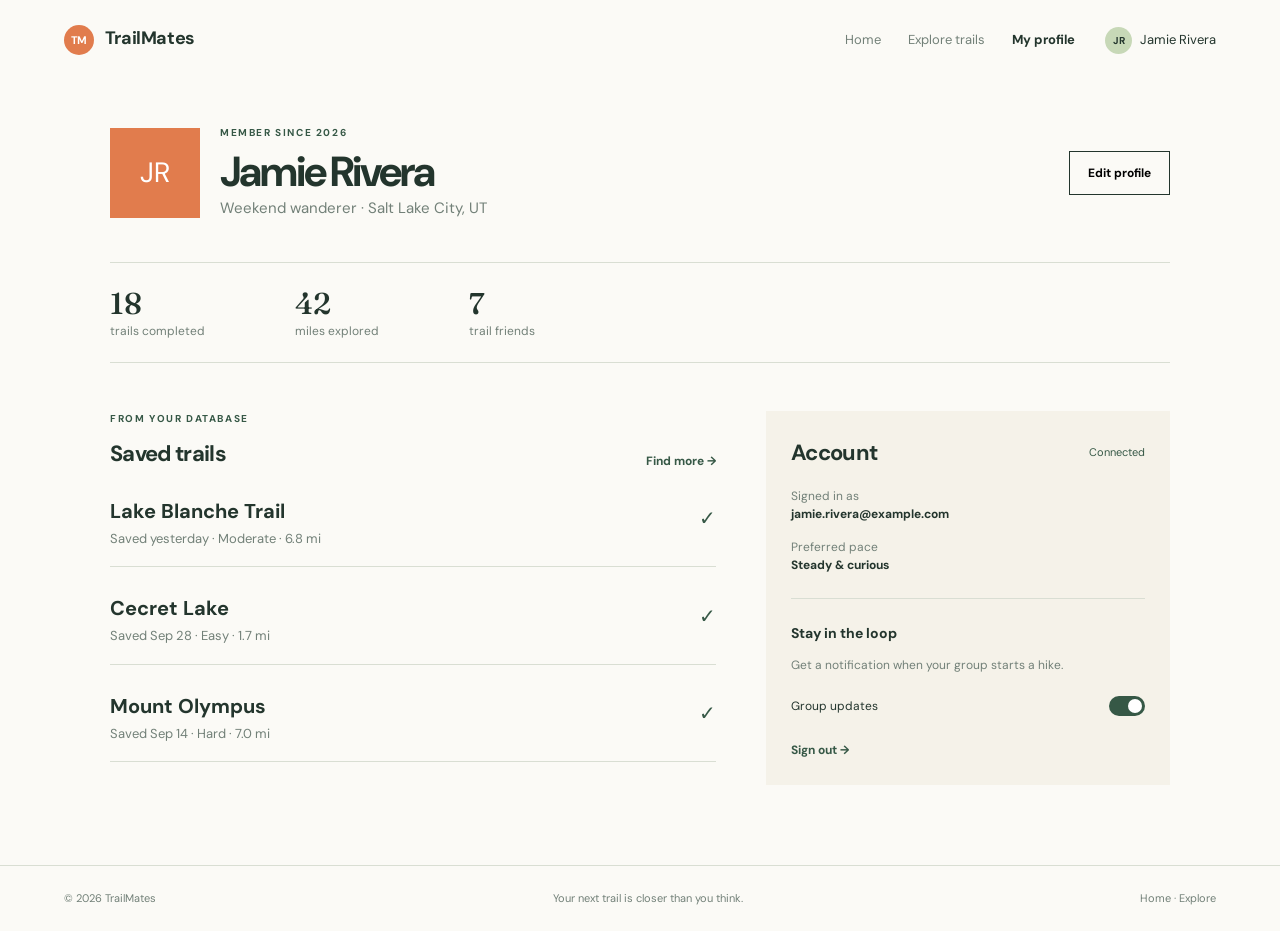
==== profile.html @ 98397db6 "First" ====
<!doctype html>
<html lang="en">
<head>
  <meta charset="utf-8">
  <meta name="viewport" content="width=device-width, initial-scale=1">
  <title>My Profile | TrailMates</title>
  <link rel="stylesheet" href="styles.css">
</head>
<body>
  <header class="site-header"><a class="brand" href="index.html"><span class="brand-mark">TM</span> TrailMates</a><nav aria-label="Primary navigation"><a href="index.html">Home</a><a href="trails.html">Explore trails</a><a class="active" href="profile.html">My profile</a></nav><div class="user-chip" aria-label="Signed in user"><span class="avatar">JR</span> Jamie Rivera</div></header>
  <main class="page-shell profile-layout">
    <section class="profile-head"><div class="profile-avatar">JR</div><div><p class="eyebrow">MEMBER SINCE 2026</p><h1>Jamie Rivera</h1><p>Weekend wanderer · Salt Lake City, UT</p></div><button class="button button-outline" type="button">Edit profile</button></section>
    <section class="stats" aria-label="Hiking statistics"><div><strong>18</strong><span>trails completed</span></div><div><strong>42</strong><span>miles explored</span></div><div><strong>7</strong><span>trail friends</span></div></section>
    <div class="profile-columns"><section id="activity" class="saved-section"><div class="section-heading"><div><p class="eyebrow">FROM YOUR DATABASE</p><h2>Saved trails</h2></div><a class="text-link" href="trails.html">Find more →</a></div><div class="saved-item"><div><h3>Lake Blanche Trail</h3><p>Saved yesterday · Moderate · 6.8 mi</p></div><span class="saved-check">✓</span></div><div class="saved-item"><div><h3>Cecret Lake</h3><p>Saved Sep 28 · Easy · 1.7 mi</p></div><span class="saved-check">✓</span></div><div class="saved-item"><div><h3>Mount Olympus</h3><p>Saved Sep 14 · Hard · 7.0 mi</p></div><span class="saved-check">✓</span></div><!-- Database placeholder: saved trails and profile stats will be loaded from MongoDB. --></section>
      <aside class="account-panel"><div class="panel-heading"><h2>Account</h2><span class="status">Connected</span></div><div class="account-line"><span>Signed in as</span><strong>jamie.rivera@example.com</strong></div><div class="account-line"><span>Preferred pace</span><strong>Steady & curious</strong></div><hr><h3>Stay in the loop</h3><p class="muted">Get a notification when your group starts a hike.</p><label class="toggle-row"><span>Group updates</span><input type="checkbox" checked><span class="toggle" aria-hidden="true"></span></label><!-- Login placeholder: authentication will be provided by the course service. --><a class="text-link" href="index.html">Sign out →</a></aside>
    </div>
  </main>
  <footer class="site-footer"><span>© 2026 TrailMates</span><span>Your next trail is closer than you think.</span><span><a href="index.html">Home</a> · <a href="trails.html">Explore</a></span></footer>
</body>
</html>
---- styles.css ----
@import url('https://fonts.googleapis.com/css2?family=DM+Sans:wght@400;500;700&family=Fraunces:opsz,wght@9..144,500;9..144,600&display=swap');
:root{--ink:#23352d;--forest:#365846;--moss:#c7d8b7;--cream:#f5f2e9;--paper:#fbfaf6;--line:#d9ded3;--orange:#e17c4d;--muted:#728078}*{box-sizing:border-box}body{margin:0;background:var(--paper);color:var(--ink);font:15px 'DM Sans',sans-serif;line-height:1.5}a{color:inherit;text-decoration:none}.site-header{align-items:center;display:flex;gap:30px;justify-content:space-between;padding:25px 5vw}.brand{font-size:18px;font-weight:700;letter-spacing:-.02em}.brand-mark{align-items:center;background:var(--orange);border-radius:50%;color:white;display:inline-flex;font-size:11px;height:30px;justify-content:center;margin-right:7px;width:30px}nav{display:flex;gap:27px;margin-left:auto}nav a{color:var(--muted);font-size:13px}nav a:hover,nav .active{color:var(--ink);font-weight:700}.user-chip{align-items:center;display:flex;font-size:13px;gap:8px}.avatar{align-items:center;background:var(--moss);border-radius:50%;display:inline-flex;font-size:10px;font-weight:700;height:27px;justify-content:center;width:27px}.hero{align-items:center;background:var(--moss);display:grid;gap:5vw;grid-template-columns:1fr 1.2fr;margin:15px 5vw 70px;min-height:420px;padding:55px 6vw}.hero img{height:310px;object-fit:cover;width:100%}.eyebrow{color:var(--forest);font-size:10px;font-weight:700;letter-spacing:.16em;margin:0 0 11px}.hero h1,.page-intro h1,.profile-head h1{font-size:clamp(38px,5vw,67px);letter-spacing:-.05em;line-height:.98;margin:0 0 22px}.hero h1 em,.page-intro h1 em{font-family:Fraunces,serif;font-weight:500}.hero-copy{max-width:360px}.button{border:0;cursor:pointer;display:inline-block;font:700 12px 'DM Sans';padding:13px 18px}.button-dark{background:var(--ink);color:#fff}.button-outline{background:transparent;border:1px solid var(--ink)}.content-grid,.page-shell{margin:0 auto;max-width:1060px}.content-grid{display:grid;gap:30px;grid-template-columns:1.35fr 1fr}.section-heading{align-items:end;display:flex;grid-column:1/-1;justify-content:space-between}.section-heading h2,.side-panel h2,.account-panel h2{font-size:22px;letter-spacing:-.03em;margin:0}.text-link{color:var(--forest);font-size:12px;font-weight:700}.trail-card{background:var(--cream)}.trail-card img{height:210px;object-fit:cover;width:100%}.trail-card-body{padding:20px 22px}.tag{color:var(--orange);font-size:10px;font-weight:700;letter-spacing:.1em}.trail-card h3,.trail-row h3,.saved-item h3{font-size:20px;margin:8px 0 3px}.trail-card p,.trail-row p,.saved-item p{color:var(--muted);font-size:13px;margin:0}.card-footer{border-top:1px solid var(--line);display:flex;justify-content:space-between;margin-top:22px;padding-top:14px;font-size:12px}.difficulty{font-weight:700}.moderate{color:var(--forest)}.side-panel,.account-panel{background:var(--cream);padding:25px}.panel-heading{align-items:center;display:flex;justify-content:space-between;margin-bottom:18px}.live-dot,.status{color:var(--forest);font-size:11px}.live-dot:before{background:#83a65e;border-radius:50%;content:'';display:inline-block;height:6px;margin-right:5px;width:6px}.message{align-items:center;border-bottom:1px solid var(--line);display:flex;gap:10px;padding:15px 0}.message p{font-size:12px;line-height:1.35;margin:0}.message p span,time{color:var(--muted)}time{font-size:10px;margin-left:auto}.side-panel .text-link{display:block;margin-top:20px}.site-footer{border-top:1px solid var(--line);color:var(--muted);display:flex;font-size:11px;justify-content:space-between;margin-top:80px;padding:24px 5vw}.page-shell{padding-top:45px}.page-intro{margin-bottom:45px}.page-intro>p:last-child{color:var(--muted);max-width:420px}.filters{align-items:end;border-bottom:1px solid var(--line);display:flex;gap:15px;padding-bottom:24px}.filters label{color:var(--muted);display:flex;flex-direction:column;font-size:11px;gap:7px}.filters input,.filters select{background:white;border:1px solid var(--line);font:13px 'DM Sans';padding:11px 13px;width:230px}.filters select{width:155px}.trail-list{padding-top:45px}.trail-row{align-items:center;border-bottom:1px solid var(--line);display:flex;gap:22px;padding:18px 0}.trail-row img{height:110px;object-fit:cover;width:170px}.trail-row h3{margin:5px 0}.blue-tag{color:#62869a}.warm-tag{color:var(--orange)}.rating{color:var(--orange);display:block;font-size:12px;margin-top:10px}.muted{color:var(--muted)}.round-link{align-items:center;border:1px solid var(--line);border-radius:50%;display:flex;height:35px;justify-content:center;margin-left:auto;width:35px}.profile-head{align-items:center;display:flex;gap:20px;margin-bottom:42px}.profile-avatar{align-items:center;background:var(--orange);color:white;display:flex;font-size:28px;height:90px;justify-content:center;width:90px}.profile-head h1{font-size:42px;margin:0 0 5px}.profile-head p:last-child{color:var(--muted);margin:0}.profile-head .button{margin-left:auto}.stats{border-bottom:1px solid var(--line);border-top:1px solid var(--line);display:flex;gap:90px;padding:22px 0}.stats div{display:flex;flex-direction:column}.stats strong{font:500 30px Fraunces,serif}.stats span{color:var(--muted);font-size:12px}.profile-columns{display:grid;gap:50px;grid-template-columns:1.2fr .8fr;padding-top:48px}.saved-item{align-items:center;border-bottom:1px solid var(--line);display:flex;justify-content:space-between;padding:18px 0}.saved-check{color:var(--forest);font-size:20px}.account-panel{align-self:start}.account-line{display:flex;flex-direction:column;margin:15px 0}.account-line span,.account-line strong{font-size:12px}.account-line span{color:var(--muted)}hr{border:0;border-top:1px solid var(--line);margin:24px 0}.account-panel h3{font-size:14px;margin-bottom:3px}.account-panel p{font-size:12px}.toggle-row{align-items:center;display:flex;font-size:12px;justify-content:space-between;margin:22px 0}.toggle-row input{display:none}.toggle{background:var(--forest);border-radius:20px;height:20px;position:relative;width:36px}.toggle:after{background:white;border-radius:50%;content:'';height:14px;position:absolute;right:3px;top:3px;width:14px}@media(max-width:750px){.site-header{flex-wrap:wrap;gap:15px}.site-header nav{order:3;overflow:auto;white-space:nowrap;width:100%}.user-chip{margin-left:auto}.hero{grid-template-columns:1fr;margin:10px 0 50px;padding:40px 8vw}.hero img{height:210px}.content-grid,.profile-columns{display:block;margin:0 7vw}.side-panel{margin-top:28px}.section-heading{margin-bottom:15px}.filters{align-items:stretch;flex-direction:column}.filters input,.filters select{width:100%}.filters .button{align-self:start}.page-shell{padding:25px 7vw 0}.trail-row img{height:85px;width:105px}.trail-row h3{font-size:16px}.profile-head{align-items:flex-start;flex-wrap:wrap}.profile-head .button{margin-left:0}.stats{gap:18px;justify-content:space-between}.stats strong{font-size:25px}.site-footer{flex-wrap:wrap;gap:10px;margin-top:55px}}
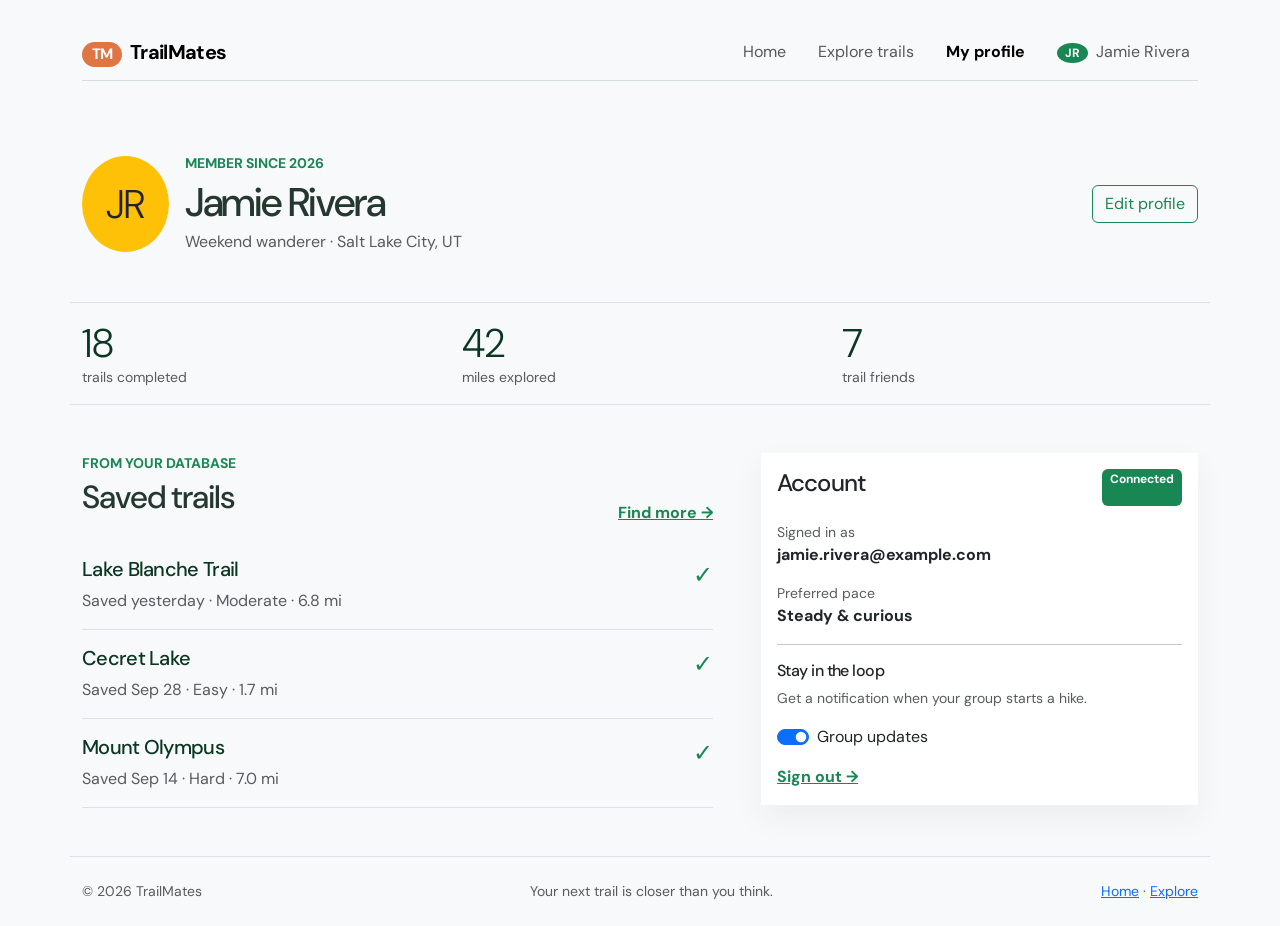
==== commit 1c763bc2: "With bootstrap" ====
--- a/profile.html
+++ b/profile.html
@@ -4,17 +4,18 @@
   <meta charset="utf-8">
   <meta name="viewport" content="width=device-width, initial-scale=1">
   <title>My Profile | TrailMates</title>
+  <link href="https://cdn.jsdelivr.net/npm/bootstrap@5.3.3/dist/css/bootstrap.min.css" rel="stylesheet" integrity="sha384-QWTKZyjpPEjISv5WaRU9OFeRpok6YctnYmDr5pNlyT2bRjXh0JMhjY6hW+ALEwIH" crossorigin="anonymous">
   <link rel="stylesheet" href="styles.css">
 </head>
-<body>
-  <header class="site-header"><a class="brand" href="index.html"><span class="brand-mark">TM</span> TrailMates</a><nav aria-label="Primary navigation"><a href="index.html">Home</a><a href="trails.html">Explore trails</a><a class="active" href="profile.html">My profile</a></nav><div class="user-chip" aria-label="Signed in user"><span class="avatar">JR</span> Jamie Rivera</div></header>
-  <main class="page-shell profile-layout">
-    <section class="profile-head"><div class="profile-avatar">JR</div><div><p class="eyebrow">MEMBER SINCE 2026</p><h1>Jamie Rivera</h1><p>Weekend wanderer · Salt Lake City, UT</p></div><button class="button button-outline" type="button">Edit profile</button></section>
-    <section class="stats" aria-label="Hiking statistics"><div><strong>18</strong><span>trails completed</span></div><div><strong>42</strong><span>miles explored</span></div><div><strong>7</strong><span>trail friends</span></div></section>
-    <div class="profile-columns"><section id="activity" class="saved-section"><div class="section-heading"><div><p class="eyebrow">FROM YOUR DATABASE</p><h2>Saved trails</h2></div><a class="text-link" href="trails.html">Find more →</a></div><div class="saved-item"><div><h3>Lake Blanche Trail</h3><p>Saved yesterday · Moderate · 6.8 mi</p></div><span class="saved-check">✓</span></div><div class="saved-item"><div><h3>Cecret Lake</h3><p>Saved Sep 28 · Easy · 1.7 mi</p></div><span class="saved-check">✓</span></div><div class="saved-item"><div><h3>Mount Olympus</h3><p>Saved Sep 14 · Hard · 7.0 mi</p></div><span class="saved-check">✓</span></div><!-- Database placeholder: saved trails and profile stats will be loaded from MongoDB. --></section>
-      <aside class="account-panel"><div class="panel-heading"><h2>Account</h2><span class="status">Connected</span></div><div class="account-line"><span>Signed in as</span><strong>jamie.rivera@example.com</strong></div><div class="account-line"><span>Preferred pace</span><strong>Steady & curious</strong></div><hr><h3>Stay in the loop</h3><p class="muted">Get a notification when your group starts a hike.</p><label class="toggle-row"><span>Group updates</span><input type="checkbox" checked><span class="toggle" aria-hidden="true"></span></label><!-- Login placeholder: authentication will be provided by the course service. --><a class="text-link" href="index.html">Sign out →</a></aside>
+<body class="bg-light text-success-emphasis">
+  <header class="container py-4"><nav class="navbar navbar-expand-md" aria-label="Primary navigation"><a class="navbar-brand fw-bold" href="index.html"><span class="badge rounded-pill text-bg-warning me-2">TM</span>TrailMates</a><div class="navbar-nav ms-auto align-items-md-center gap-md-3"><a class="nav-link" href="index.html">Home</a><a class="nav-link" href="trails.html">Explore trails</a><a class="nav-link active fw-bold" href="profile.html">My profile</a><span class="nav-link"><span class="badge rounded-circle text-bg-success me-1">JR</span> Jamie Rivera</span></div></nav></header>
+  <main class="container py-5">
+    <section class="d-flex flex-wrap align-items-center gap-3 mb-5"><div class="rounded-circle bg-warning text-dark d-flex align-items-center justify-content-center display-6 p-4">JR</div><div><p class="text-uppercase small fw-bold text-success mb-1">Member since 2026</p><h1 class="mb-1">Jamie Rivera</h1><p class="text-body-secondary mb-0">Weekend wanderer · Salt Lake City, UT</p></div><button class="btn btn-outline-success ms-auto" type="button">Edit profile</button></section>
+    <section class="row border-top border-bottom py-3 mb-5" aria-label="Hiking statistics"><div class="col-4"><strong class="display-6">18</strong><span class="d-block text-body-secondary small">trails completed</span></div><div class="col-4"><strong class="display-6">42</strong><span class="d-block text-body-secondary small">miles explored</span></div><div class="col-4"><strong class="display-6">7</strong><span class="d-block text-body-secondary small">trail friends</span></div></section>
+    <div class="row g-5"><section id="activity" class="col-lg-7"><div class="d-flex justify-content-between align-items-end mb-3"><div><p class="text-uppercase small fw-bold text-success mb-1">From your database</p><h2>Saved trails</h2></div><a class="link-success fw-bold" href="trails.html">Find more →</a></div><div class="border-bottom py-3 d-flex justify-content-between"><div><h3 class="h5">Lake Blanche Trail</h3><p class="text-body-secondary mb-0">Saved yesterday · Moderate · 6.8 mi</p></div><span class="text-success fs-4">✓</span></div><div class="border-bottom py-3 d-flex justify-content-between"><div><h3 class="h5">Cecret Lake</h3><p class="text-body-secondary mb-0">Saved Sep 28 · Easy · 1.7 mi</p></div><span class="text-success fs-4">✓</span></div><div class="border-bottom py-3 d-flex justify-content-between"><div><h3 class="h5">Mount Olympus</h3><p class="text-body-secondary mb-0">Saved Sep 14 · Hard · 7.0 mi</p></div><span class="text-success fs-4">✓</span></div><!-- Database placeholder: saved trails and profile stats will be loaded from MongoDB. --></section>
+      <aside class="col-lg-5"><div class="card border-0 rounded-0"><div class="card-body"><div class="d-flex justify-content-between"><h2 class="h4">Account</h2><span class="badge text-bg-success">Connected</span></div><div class="my-3"><span class="d-block text-body-secondary small">Signed in as</span><strong>jamie.rivera@example.com</strong></div><div class="my-3"><span class="d-block text-body-secondary small">Preferred pace</span><strong>Steady & curious</strong></div><hr><h3 class="h6">Stay in the loop</h3><p class="text-body-secondary small">Get a notification when your group starts a hike.</p><div class="form-check form-switch mb-3"><input class="form-check-input" type="checkbox" role="switch" id="groupUpdates" checked><label class="form-check-label" for="groupUpdates">Group updates</label></div><!-- Login placeholder: authentication will be provided by the course service. --><a class="link-success fw-bold" href="index.html">Sign out →</a></div></div></aside>
     </div>
   </main>
-  <footer class="site-footer"><span>© 2026 TrailMates</span><span>Your next trail is closer than you think.</span><span><a href="index.html">Home</a> · <a href="trails.html">Explore</a></span></footer>
+  <footer class="container border-top py-4 d-flex justify-content-between small text-body-secondary"><span>© 2026 TrailMates</span><span>Your next trail is closer than you think.</span><span><a href="index.html">Home</a> · <a href="trails.html">Explore</a></span></footer>
 </body>
 </html>
--- a/styles.css
+++ b/styles.css
@@ -1,2 +1,101 @@
 @import url('https://fonts.googleapis.com/css2?family=DM+Sans:wght@400;500;700&family=Fraunces:opsz,wght@9..144,500;9..144,600&display=swap');
-:root{--ink:#23352d;--forest:#365846;--moss:#c7d8b7;--cream:#f5f2e9;--paper:#fbfaf6;--line:#d9ded3;--orange:#e17c4d;--muted:#728078}*{box-sizing:border-box}body{margin:0;background:var(--paper);color:var(--ink);font:15px 'DM Sans',sans-serif;line-height:1.5}a{color:inherit;text-decoration:none}.site-header{align-items:center;display:flex;gap:30px;justify-content:space-between;padding:25px 5vw}.brand{font-size:18px;font-weight:700;letter-spacing:-.02em}.brand-mark{align-items:center;background:var(--orange);border-radius:50%;color:white;display:inline-flex;font-size:11px;height:30px;justify-content:center;margin-right:7px;width:30px}nav{display:flex;gap:27px;margin-left:auto}nav a{color:var(--muted);font-size:13px}nav a:hover,nav .active{color:var(--ink);font-weight:700}.user-chip{align-items:center;display:flex;font-size:13px;gap:8px}.avatar{align-items:center;background:var(--moss);border-radius:50%;display:inline-flex;font-size:10px;font-weight:700;height:27px;justify-content:center;width:27px}.hero{align-items:center;background:var(--moss);display:grid;gap:5vw;grid-template-columns:1fr 1.2fr;margin:15px 5vw 70px;min-height:420px;padding:55px 6vw}.hero img{height:310px;object-fit:cover;width:100%}.eyebrow{color:var(--forest);font-size:10px;font-weight:700;letter-spacing:.16em;margin:0 0 11px}.hero h1,.page-intro h1,.profile-head h1{font-size:clamp(38px,5vw,67px);letter-spacing:-.05em;line-height:.98;margin:0 0 22px}.hero h1 em,.page-intro h1 em{font-family:Fraunces,serif;font-weight:500}.hero-copy{max-width:360px}.button{border:0;cursor:pointer;display:inline-block;font:700 12px 'DM Sans';padding:13px 18px}.button-dark{background:var(--ink);color:#fff}.button-outline{background:transparent;border:1px solid var(--ink)}.content-grid,.page-shell{margin:0 auto;max-width:1060px}.content-grid{display:grid;gap:30px;grid-template-columns:1.35fr 1fr}.section-heading{align-items:end;display:flex;grid-column:1/-1;justify-content:space-between}.section-heading h2,.side-panel h2,.account-panel h2{font-size:22px;letter-spacing:-.03em;margin:0}.text-link{color:var(--forest);font-size:12px;font-weight:700}.trail-card{background:var(--cream)}.trail-card img{height:210px;object-fit:cover;width:100%}.trail-card-body{padding:20px 22px}.tag{color:var(--orange);font-size:10px;font-weight:700;letter-spacing:.1em}.trail-card h3,.trail-row h3,.saved-item h3{font-size:20px;margin:8px 0 3px}.trail-card p,.trail-row p,.saved-item p{color:var(--muted);font-size:13px;margin:0}.card-footer{border-top:1px solid var(--line);display:flex;justify-content:space-between;margin-top:22px;padding-top:14px;font-size:12px}.difficulty{font-weight:700}.moderate{color:var(--forest)}.side-panel,.account-panel{background:var(--cream);padding:25px}.panel-heading{align-items:center;display:flex;justify-content:space-between;margin-bottom:18px}.live-dot,.status{color:var(--forest);font-size:11px}.live-dot:before{background:#83a65e;border-radius:50%;content:'';display:inline-block;height:6px;margin-right:5px;width:6px}.message{align-items:center;border-bottom:1px solid var(--line);display:flex;gap:10px;padding:15px 0}.message p{font-size:12px;line-height:1.35;margin:0}.message p span,time{color:var(--muted)}time{font-size:10px;margin-left:auto}.side-panel .text-link{display:block;margin-top:20px}.site-footer{border-top:1px solid var(--line);color:var(--muted);display:flex;font-size:11px;justify-content:space-between;margin-top:80px;padding:24px 5vw}.page-shell{padding-top:45px}.page-intro{margin-bottom:45px}.page-intro>p:last-child{color:var(--muted);max-width:420px}.filters{align-items:end;border-bottom:1px solid var(--line);display:flex;gap:15px;padding-bottom:24px}.filters label{color:var(--muted);display:flex;flex-direction:column;font-size:11px;gap:7px}.filters input,.filters select{background:white;border:1px solid var(--line);font:13px 'DM Sans';padding:11px 13px;width:230px}.filters select{width:155px}.trail-list{padding-top:45px}.trail-row{align-items:center;border-bottom:1px solid var(--line);display:flex;gap:22px;padding:18px 0}.trail-row img{height:110px;object-fit:cover;width:170px}.trail-row h3{margin:5px 0}.blue-tag{color:#62869a}.warm-tag{color:var(--orange)}.rating{color:var(--orange);display:block;font-size:12px;margin-top:10px}.muted{color:var(--muted)}.round-link{align-items:center;border:1px solid var(--line);border-radius:50%;display:flex;height:35px;justify-content:center;margin-left:auto;width:35px}.profile-head{align-items:center;display:flex;gap:20px;margin-bottom:42px}.profile-avatar{align-items:center;background:var(--orange);color:white;display:flex;font-size:28px;height:90px;justify-content:center;width:90px}.profile-head h1{font-size:42px;margin:0 0 5px}.profile-head p:last-child{color:var(--muted);margin:0}.profile-head .button{margin-left:auto}.stats{border-bottom:1px solid var(--line);border-top:1px solid var(--line);display:flex;gap:90px;padding:22px 0}.stats div{display:flex;flex-direction:column}.stats strong{font:500 30px Fraunces,serif}.stats span{color:var(--muted);font-size:12px}.profile-columns{display:grid;gap:50px;grid-template-columns:1.2fr .8fr;padding-top:48px}.saved-item{align-items:center;border-bottom:1px solid var(--line);display:flex;justify-content:space-between;padding:18px 0}.saved-check{color:var(--forest);font-size:20px}.account-panel{align-self:start}.account-line{display:flex;flex-direction:column;margin:15px 0}.account-line span,.account-line strong{font-size:12px}.account-line span{color:var(--muted)}hr{border:0;border-top:1px solid var(--line);margin:24px 0}.account-panel h3{font-size:14px;margin-bottom:3px}.account-panel p{font-size:12px}.toggle-row{align-items:center;display:flex;font-size:12px;justify-content:space-between;margin:22px 0}.toggle-row input{display:none}.toggle{background:var(--forest);border-radius:20px;height:20px;position:relative;width:36px}.toggle:after{background:white;border-radius:50%;content:'';height:14px;position:absolute;right:3px;top:3px;width:14px}@media(max-width:750px){.site-header{flex-wrap:wrap;gap:15px}.site-header nav{order:3;overflow:auto;white-space:nowrap;width:100%}.user-chip{margin-left:auto}.hero{grid-template-columns:1fr;margin:10px 0 50px;padding:40px 8vw}.hero img{height:210px}.content-grid,.profile-columns{display:block;margin:0 7vw}.side-panel{margin-top:28px}.section-heading{margin-bottom:15px}.filters{align-items:stretch;flex-direction:column}.filters input,.filters select{width:100%}.filters .button{align-self:start}.page-shell{padding:25px 7vw 0}.trail-row img{height:85px;width:105px}.trail-row h3{font-size:16px}.profile-head{align-items:flex-start;flex-wrap:wrap}.profile-head .button{margin-left:0}.stats{gap:18px;justify-content:space-between}.stats strong{font-size:25px}.site-footer{flex-wrap:wrap;gap:10px;margin-top:55px}}+
+:root {
+  --trail-ink: #24382f;
+  --trail-green: #35634a;
+  --trail-sage: #dbe8d3;
+  --trail-cream: #f7f4ec;
+  --trail-orange: #df7544;
+}
+
+body {
+  background: var(--trail-cream) !important;
+  color: var(--trail-ink) !important;
+  font-family: 'DM Sans', sans-serif;
+}
+
+h1, h2, h3, .navbar-brand {
+  letter-spacing: -0.035em;
+}
+
+h1, h2, h3 {
+  color: var(--trail-ink);
+}
+
+em {
+  font-family: 'Fraunces', serif;
+  font-weight: 500;
+}
+
+a {
+  transition: color 160ms ease, transform 160ms ease;
+}
+
+a:hover {
+  color: var(--trail-orange) !important;
+}
+
+.navbar {
+  border-bottom: 1px solid rgba(53, 99, 74, 0.18);
+}
+
+.navbar-brand .badge {
+  background: var(--trail-orange) !important;
+  color: #fff !important;
+}
+
+.bg-success-subtle {
+  background: var(--trail-sage) !important;
+}
+
+.btn-success {
+  --bs-btn-bg: var(--trail-green);
+  --bs-btn-border-color: var(--trail-green);
+  --bs-btn-hover-bg: var(--trail-ink);
+  --bs-btn-hover-border-color: var(--trail-ink);
+}
+
+.border-0 {
+  box-shadow: 0 12px 30px rgba(36, 56, 47, 0.06);
+}
+
+.card img {
+  min-height: 190px;
+  object-fit: cover;
+}
+
+.card:hover {
+  transform: translateY(-2px);
+  transition: transform 160ms ease, box-shadow 160ms ease;
+}
+
+.form-control:focus,
+.form-select:focus {
+  border-color: var(--trail-green);
+  box-shadow: 0 0 0 0.2rem rgba(53, 99, 74, 0.16);
+}
+
+#welcome-heading {
+  max-width: 12ch;
+}
+
+#activity {
+  scroll-margin-top: 2rem;
+}
+
+@media (max-width: 767.98px) {
+  .navbar-nav {
+    align-items: flex-start !important;
+    padding-top: 0.75rem;
+  }
+
+  #welcome-heading {
+    max-width: none;
+  }
+
+  footer {
+    align-items: flex-start;
+    flex-direction: column;
+    gap: 0.5rem;
+  }
+}
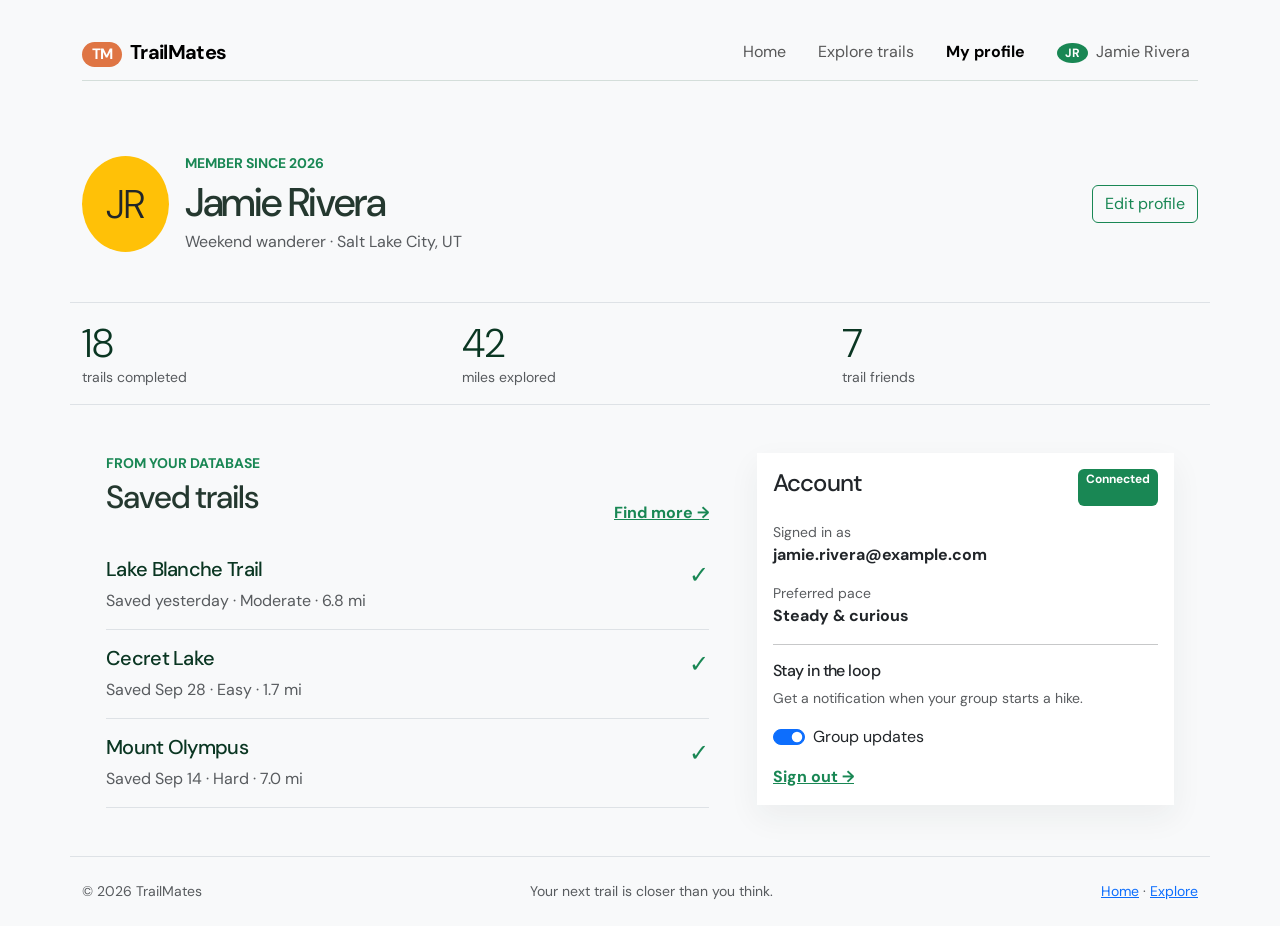
==== commit 570632be: "with bootstrap" ====
--- a/profile.html
+++ b/profile.html
@@ -12,7 +12,7 @@
   <main class="container py-5">
     <section class="d-flex flex-wrap align-items-center gap-3 mb-5"><div class="rounded-circle bg-warning text-dark d-flex align-items-center justify-content-center display-6 p-4">JR</div><div><p class="text-uppercase small fw-bold text-success mb-1">Member since 2026</p><h1 class="mb-1">Jamie Rivera</h1><p class="text-body-secondary mb-0">Weekend wanderer · Salt Lake City, UT</p></div><button class="btn btn-outline-success ms-auto" type="button">Edit profile</button></section>
     <section class="row border-top border-bottom py-3 mb-5" aria-label="Hiking statistics"><div class="col-4"><strong class="display-6">18</strong><span class="d-block text-body-secondary small">trails completed</span></div><div class="col-4"><strong class="display-6">42</strong><span class="d-block text-body-secondary small">miles explored</span></div><div class="col-4"><strong class="display-6">7</strong><span class="d-block text-body-secondary small">trail friends</span></div></section>
-    <div class="row g-5"><section id="activity" class="col-lg-7"><div class="d-flex justify-content-between align-items-end mb-3"><div><p class="text-uppercase small fw-bold text-success mb-1">From your database</p><h2>Saved trails</h2></div><a class="link-success fw-bold" href="trails.html">Find more →</a></div><div class="border-bottom py-3 d-flex justify-content-between"><div><h3 class="h5">Lake Blanche Trail</h3><p class="text-body-secondary mb-0">Saved yesterday · Moderate · 6.8 mi</p></div><span class="text-success fs-4">✓</span></div><div class="border-bottom py-3 d-flex justify-content-between"><div><h3 class="h5">Cecret Lake</h3><p class="text-body-secondary mb-0">Saved Sep 28 · Easy · 1.7 mi</p></div><span class="text-success fs-4">✓</span></div><div class="border-bottom py-3 d-flex justify-content-between"><div><h3 class="h5">Mount Olympus</h3><p class="text-body-secondary mb-0">Saved Sep 14 · Hard · 7.0 mi</p></div><span class="text-success fs-4">✓</span></div><!-- Database placeholder: saved trails and profile stats will be loaded from MongoDB. --></section>
+    <div class="row g-5 mx-0"><section id="activity" class="col-lg-7"><div class="d-flex justify-content-between align-items-end mb-3"><div><p class="text-uppercase small fw-bold text-success mb-1">From your database</p><h2>Saved trails</h2></div><a class="link-success fw-bold" href="trails.html">Find more →</a></div><div class="border-bottom py-3 d-flex justify-content-between"><div><h3 class="h5">Lake Blanche Trail</h3><p class="text-body-secondary mb-0">Saved yesterday · Moderate · 6.8 mi</p></div><span class="text-success fs-4">✓</span></div><div class="border-bottom py-3 d-flex justify-content-between"><div><h3 class="h5">Cecret Lake</h3><p class="text-body-secondary mb-0">Saved Sep 28 · Easy · 1.7 mi</p></div><span class="text-success fs-4">✓</span></div><div class="border-bottom py-3 d-flex justify-content-between"><div><h3 class="h5">Mount Olympus</h3><p class="text-body-secondary mb-0">Saved Sep 14 · Hard · 7.0 mi</p></div><span class="text-success fs-4">✓</span></div><!-- Database placeholder: saved trails and profile stats will be loaded from MongoDB. --></section>
       <aside class="col-lg-5"><div class="card border-0 rounded-0"><div class="card-body"><div class="d-flex justify-content-between"><h2 class="h4">Account</h2><span class="badge text-bg-success">Connected</span></div><div class="my-3"><span class="d-block text-body-secondary small">Signed in as</span><strong>jamie.rivera@example.com</strong></div><div class="my-3"><span class="d-block text-body-secondary small">Preferred pace</span><strong>Steady & curious</strong></div><hr><h3 class="h6">Stay in the loop</h3><p class="text-body-secondary small">Get a notification when your group starts a hike.</p><div class="form-check form-switch mb-3"><input class="form-check-input" type="checkbox" role="switch" id="groupUpdates" checked><label class="form-check-label" for="groupUpdates">Group updates</label></div><!-- Login placeholder: authentication will be provided by the course service. --><a class="link-success fw-bold" href="index.html">Sign out →</a></div></div></aside>
     </div>
   </main>
--- a/styles.css
+++ b/styles.css
@@ -69,6 +69,10 @@
   transition: transform 160ms ease, box-shadow 160ms ease;
 }
 
+.card strong {
+  overflow-wrap: anywhere;
+}
+
 .form-control:focus,
 .form-select:focus {
   border-color: var(--trail-green);
